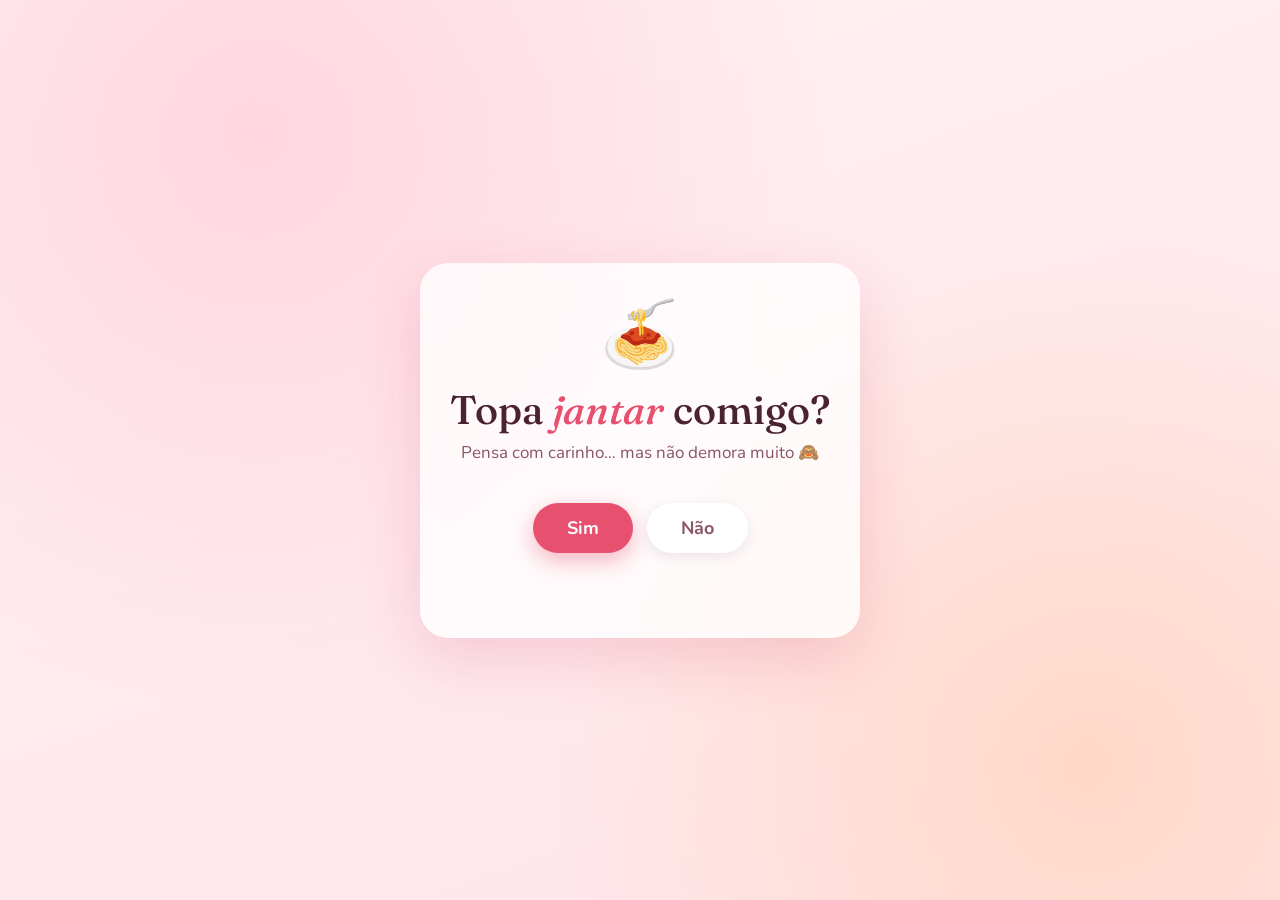
==== esp/index.html @ 619fea9a "Adiciona página /esp" ====
<!doctype html>
<html lang="pt-BR">
<head>
  <meta charset="utf-8">
  <meta name="viewport" content="width=device-width, initial-scale=1, maximum-scale=1, user-scalable=no">
  <meta name="robots" content="noindex, nofollow">
  <title>Uma pergunta 💌</title>
  <link rel="icon" href="data:image/svg+xml,<svg xmlns='http://www.w3.org/2000/svg' viewBox='0 0 100 100'><text y='.9em' font-size='90'>💌</text></svg>">
  <link rel="preconnect" href="https://fonts.googleapis.com">
  <link rel="preconnect" href="https://fonts.gstatic.com" crossorigin>
  <link href="https://fonts.googleapis.com/css2?family=Fraunces:ital,opsz,wght@0,9..144,500;1,9..144,500&family=Nunito:wght@500;700&display=swap" rel="stylesheet">
  <style>
    :root {
      --bg1: #fff1f3;
      --bg2: #ffe4ea;
      --ink: #4a2230;
      --soft: #8a5566;
      --rose: #e8506f;
      --rose-dark: #c9385a;
      --card: rgba(255, 255, 255, 0.78);
    }
    * { box-sizing: border-box; }
    html, body { height: 100%; margin: 0; }
    body {
      font-family: "Nunito", system-ui, sans-serif;
      color: var(--ink);
      background: radial-gradient(circle at 20% 15%, #ffd6df 0, transparent 45%),
                  radial-gradient(circle at 85% 85%, #ffd9c7 0, transparent 40%),
                  linear-gradient(160deg, var(--bg1), var(--bg2));
      display: grid;
      grid-template-columns: minmax(0, 1fr);
      place-items: center;
      padding: 16px;
      overflow: hidden;
      -webkit-tap-highlight-color: transparent;
      user-select: none;
    }
    .card {
      position: relative;
      width: min(440px, 100%);
      background: var(--card);
      backdrop-filter: blur(8px);
      border-radius: 28px;
      padding: 40px 28px 36px;
      text-align: center;
      box-shadow: 0 20px 60px rgba(201, 56, 90, 0.18);
      z-index: 1;
    }
    .emoji {
      font-size: 64px;
      line-height: 1;
      display: inline-block;
      animation: beat 1.4s ease-in-out infinite;
    }
    @keyframes beat {
      0%, 100% { transform: scale(1); }
      15% { transform: scale(1.15); }
      30% { transform: scale(1); }
      45% { transform: scale(1.1); }
    }
    h1 {
      font-family: "Fraunces", Georgia, serif;
      font-weight: 500;
      font-size: clamp(30px, 8vw, 40px);
      line-height: 1.15;
      margin: 20px 0 8px;
    }
    h1 em { color: var(--rose); }
    p.sub { color: var(--soft); margin: 0 0 32px; font-size: 17px; }
    .buttons {
      display: flex;
      gap: 14px;
      justify-content: center;
      align-items: center;
      min-height: 64px;
    }
    button {
      font: 700 18px/1 "Nunito", system-ui, sans-serif;
      border: 0;
      border-radius: 999px;
      padding: 16px 34px;
      cursor: pointer;
      transition: transform .2s ease, background .2s ease, box-shadow .2s ease;
    }
    #sim {
      background: var(--rose);
      color: #fff;
      box-shadow: 0 8px 22px rgba(232, 80, 111, 0.4);
      transform-origin: center;
    }
    #sim:hover { background: var(--rose-dark); }
    #nao {
      background: #fff;
      color: var(--soft);
      box-shadow: 0 4px 14px rgba(74, 34, 48, 0.1);
      z-index: 5;
    }
    #nao.fugindo {
      position: fixed;
      transition: left .25s ease, top .25s ease;
    }
    .hint {
      margin-top: 22px;
      font-size: 14px;
      color: var(--soft);
      min-height: 20px;
      opacity: 0;
      transition: opacity .3s;
    }
    .hint.show { opacity: 1; }

    /* resposta */
    .resposta { display: none; }
    .card.aceito .pergunta { display: none; }
    .card.aceito .resposta { display: block; animation: pop .5s ease; }
    @keyframes pop {
      from { opacity: 0; transform: scale(.9); }
      to { opacity: 1; transform: scale(1); }
    }
    .resposta p {
      font-size: 18px;
      line-height: 1.55;
      margin: 0 0 12px;
    }
    .resposta .assina {
      font-family: "Fraunces", Georgia, serif;
      font-style: italic;
      color: var(--rose);
      margin-top: 20px;
    }

    .coracao {
      position: fixed;
      top: -40px;
      pointer-events: none;
      z-index: 0;
      animation: cair linear forwards;
    }
    @keyframes cair {
      to { transform: translateY(110vh) rotate(var(--r)); opacity: .9; }
    }
  </style>
</head>
<body>
  <main class="card" id="card">
    <div class="pergunta">
      <div class="emoji">🍝</div>
      <h1>Topa <em>jantar</em> comigo?</h1>
      <p class="sub">Pensa com carinho… mas não demora muito 🙈</p>
      <div class="buttons">
        <button id="sim" type="button">Sim</button>
        <button id="nao" type="button">Não</button>
      </div>
      <div class="hint" id="hint"></div>
    </div>

    <div class="resposta">
      <div class="emoji">🥰</div>
      <h1>Ebaaa!</h1>
      <p>Eu sabia que você ia topar 💕</p>
      <p>Agora é só a gente escolher o dia. Me chama e me fala quando fica bom pra você, que o resto deixa comigo.</p>
      <p class="assina">Mal posso esperar ✨</p>
    </div>
  </main>

  <script>
    const card = document.getElementById('card');
    const sim = document.getElementById('sim');
    const nao = document.getElementById('nao');
    const hint = document.getElementById('hint');

    const frases = [
      'Opa, escorregou 😅',
      'Tem certeza? 🥺',
      'Esse botão tá meio arisco…',
      'Acho que ele não quer ser clicado',
      'O "sim" tá logo ali 👉',
      'Pensa bem… 🍷',
      'Ele vai continuar fugindo, viu?',
    ];
    let tentativas = 0;

    let ultimo = 0;
    function fugir(e) {
      if (e) e.preventDefault();
      // no celular o mesmo toque dispara vários eventos; conta só um
      const agora = Date.now();
      if (agora - ultimo < 200) return;
      ultimo = agora;
      const r = nao.getBoundingClientRect();
      if (!nao.classList.contains('fugindo')) {
        // fixa na posição atual antes de começar a fugir
        nao.style.left = r.left + 'px';
        nao.style.top = r.top + 'px';
        nao.classList.add('fugindo');
        void nao.offsetWidth;
      }
      const m = 16;
      const maxX = window.innerWidth - r.width - m;
      const maxY = window.innerHeight - r.height - m;
      let x, y, tries = 0;
      do {
        x = m + Math.random() * (maxX - m);
        y = m + Math.random() * (maxY - m);
        tries++;
      } while (tries < 20 && Math.hypot(x - r.left, y - r.top) < 120);
      nao.style.left = x + 'px';
      nao.style.top = y + 'px';

      hint.textContent = frases[tentativas % frases.length];
      hint.classList.add('show');
      tentativas++;
      sim.style.transform = `scale(${Math.min(1 + tentativas * 0.08, 1.6)})`;
    }

    nao.addEventListener('pointerenter', fugir);
    nao.addEventListener('touchstart', fugir, { passive: false });
    nao.addEventListener('click', fugir);
    nao.addEventListener('focus', () => fugir());

    function chuvaDeCoracoes() {
      const emojis = ['💖', '💕', '💗', '❤️', '🌹', '✨'];
      for (let i = 0; i < 40; i++) {
        setTimeout(() => {
          const s = document.createElement('span');
          s.className = 'coracao';
          s.textContent = emojis[Math.floor(Math.random() * emojis.length)];
          s.style.left = Math.random() * 100 + 'vw';
          s.style.fontSize = 18 + Math.random() * 22 + 'px';
          s.style.setProperty('--r', (Math.random() * 360 - 180) + 'deg');
          s.style.animationDuration = 3 + Math.random() * 3 + 's';
          document.body.appendChild(s);
          setTimeout(() => s.remove(), 6500);
        }, i * 90);
      }
    }

    sim.addEventListener('click', () => {
      nao.style.display = 'none';
      card.classList.add('aceito');
      chuvaDeCoracoes();
    });

    window.addEventListener('resize', () => {
      if (!nao.classList.contains('fugindo')) return;
      const r = nao.getBoundingClientRect();
      nao.style.left = Math.min(r.left, window.innerWidth - r.width - 16) + 'px';
      nao.style.top = Math.min(r.top, window.innerHeight - r.height - 16) + 'px';
    });
  </script>
</body>
</html>
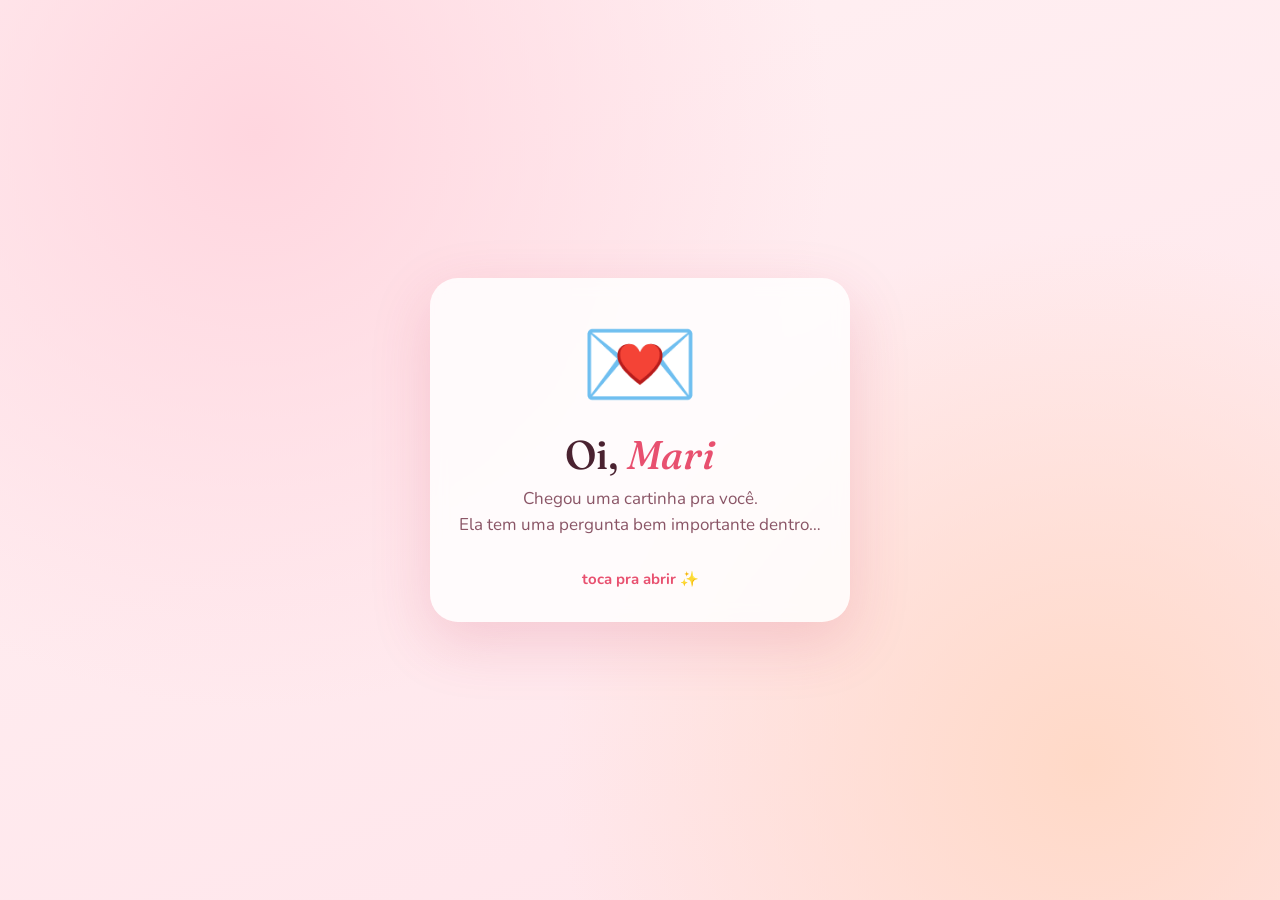
==== commit ad6c9efd: "Personaliza página /esp" ====
--- a/esp/index.html
+++ b/esp/index.html
@@ -2,13 +2,14 @@
 <html lang="pt-BR">
 <head>
   <meta charset="utf-8">
-  <meta name="viewport" content="width=device-width, initial-scale=1, maximum-scale=1, user-scalable=no">
+  <meta name="viewport" content="width=device-width, initial-scale=1, maximum-scale=1, user-scalable=no, viewport-fit=cover">
   <meta name="robots" content="noindex, nofollow">
-  <title>Uma pergunta 💌</title>
+  <meta name="theme-color" content="#ffe4ea">
+  <title>Pra Mari 💌</title>
   <link rel="icon" href="data:image/svg+xml,<svg xmlns='http://www.w3.org/2000/svg' viewBox='0 0 100 100'><text y='.9em' font-size='90'>💌</text></svg>">
   <link rel="preconnect" href="https://fonts.googleapis.com">
   <link rel="preconnect" href="https://fonts.gstatic.com" crossorigin>
-  <link href="https://fonts.googleapis.com/css2?family=Fraunces:ital,opsz,wght@0,9..144,500;1,9..144,500&family=Nunito:wght@500;700&display=swap" rel="stylesheet">
+  <link href="https://fonts.googleapis.com/css2?family=Fraunces:ital,opsz,wght@0,9..144,500;1,9..144,500&family=Nunito:wght@500;700;800&family=Caveat:wght@600&display=swap" rel="stylesheet">
   <style>
     :root {
       --bg1: #fff1f3;
@@ -17,7 +18,7 @@
       --soft: #8a5566;
       --rose: #e8506f;
       --rose-dark: #c9385a;
-      --card: rgba(255, 255, 255, 0.78);
+      --card: rgba(255, 255, 255, 0.82);
     }
     * { box-sizing: border-box; }
     html, body { height: 100%; margin: 0; }
@@ -27,24 +28,34 @@
       background: radial-gradient(circle at 20% 15%, #ffd6df 0, transparent 45%),
                   radial-gradient(circle at 85% 85%, #ffd9c7 0, transparent 40%),
                   linear-gradient(160deg, var(--bg1), var(--bg2));
+      min-height: 100dvh;
       display: grid;
       grid-template-columns: minmax(0, 1fr);
       place-items: center;
       padding: 16px;
       overflow: hidden;
       -webkit-tap-highlight-color: transparent;
+      -webkit-user-select: none;
       user-select: none;
+      touch-action: manipulation;
     }
     .card {
       position: relative;
-      width: min(440px, 100%);
+      width: min(420px, 100%);
       background: var(--card);
+      -webkit-backdrop-filter: blur(8px);
       backdrop-filter: blur(8px);
       border-radius: 28px;
-      padding: 40px 28px 36px;
+      padding: 36px 24px 32px;
       text-align: center;
       box-shadow: 0 20px 60px rgba(201, 56, 90, 0.18);
       z-index: 1;
+    }
+    .etapa { display: none; }
+    .etapa.ativa { display: block; animation: pop .5s ease; }
+    @keyframes pop {
+      from { opacity: 0; transform: translateY(10px) scale(.96); }
+      to { opacity: 1; transform: none; }
     }
     .emoji {
       font-size: 64px;
@@ -61,12 +72,37 @@
     h1 {
       font-family: "Fraunces", Georgia, serif;
       font-weight: 500;
-      font-size: clamp(30px, 8vw, 40px);
+      font-size: clamp(30px, 8.5vw, 40px);
       line-height: 1.15;
-      margin: 20px 0 8px;
+      margin: 18px 0 8px;
     }
     h1 em { color: var(--rose); }
-    p.sub { color: var(--soft); margin: 0 0 32px; font-size: 17px; }
+    p.sub { color: var(--soft); margin: 0 0 28px; font-size: 17px; line-height: 1.5; }
+
+    /* etapa 1: cartinha */
+    .envelope {
+      font-size: 96px;
+      line-height: 1;
+      display: inline-block;
+      animation: balanca 2.4s ease-in-out infinite;
+      margin-top: 4px;
+    }
+    @keyframes balanca {
+      0%, 100% { transform: rotate(-6deg) translateY(0); }
+      50% { transform: rotate(6deg) translateY(-6px); }
+    }
+    .toque {
+      display: inline-block;
+      margin-top: 4px;
+      font-size: 15px;
+      color: var(--rose);
+      font-weight: 700;
+      animation: pisca 1.6s ease-in-out infinite;
+    }
+    @keyframes pisca { 50% { opacity: .35; } }
+    #etapa-carta { cursor: pointer; }
+
+    /* etapa 2: pergunta */
     .buttons {
       display: flex;
       gap: 14px;
@@ -75,7 +111,7 @@
       min-height: 64px;
     }
     button {
-      font: 700 18px/1 "Nunito", system-ui, sans-serif;
+      font: 800 18px/1 "Nunito", system-ui, sans-serif;
       border: 0;
       border-radius: 999px;
       padding: 16px 34px;
@@ -86,47 +122,79 @@
       background: var(--rose);
       color: #fff;
       box-shadow: 0 8px 22px rgba(232, 80, 111, 0.4);
-      transform-origin: center;
-    }
-    #sim:hover { background: var(--rose-dark); }
+      position: relative;
+      z-index: 2;
+    }
+    #sim:active { background: var(--rose-dark); }
     #nao {
       background: #fff;
       color: var(--soft);
-      box-shadow: 0 4px 14px rgba(74, 34, 48, 0.1);
+      box-shadow: 0 4px 14px rgba(74, 34, 48, 0.12);
       z-index: 5;
+      white-space: nowrap;
     }
     #nao.fugindo {
       position: fixed;
-      transition: left .25s ease, top .25s ease;
+      transition: left .22s ease, top .22s ease, transform .22s ease, background .3s, color .3s;
+    }
+    #nao.convertido {
+      background: var(--rose);
+      color: #fff;
     }
     .hint {
       margin-top: 22px;
-      font-size: 14px;
+      font-size: 15px;
       color: var(--soft);
-      min-height: 20px;
+      min-height: 22px;
       opacity: 0;
       transition: opacity .3s;
     }
     .hint.show { opacity: 1; }
 
-    /* resposta */
-    .resposta { display: none; }
-    .card.aceito .pergunta { display: none; }
-    .card.aceito .resposta { display: block; animation: pop .5s ease; }
-    @keyframes pop {
-      from { opacity: 0; transform: scale(.9); }
-      to { opacity: 1; transform: scale(1); }
-    }
+    /* etapa 3: resposta */
     .resposta p {
-      font-size: 18px;
+      font-size: 17px;
       line-height: 1.55;
-      margin: 0 0 12px;
-    }
-    .resposta .assina {
-      font-family: "Fraunces", Georgia, serif;
-      font-style: italic;
+      margin: 0 0 10px;
+    }
+    .ticket {
+      position: relative;
+      margin: 22px auto 6px;
+      max-width: 300px;
+      background: #fff;
+      border: 2px dashed #f2a5b5;
+      border-radius: 16px;
+      padding: 18px 18px 14px;
+      text-align: left;
+      transform: rotate(-2deg);
+      box-shadow: 0 10px 24px rgba(201, 56, 90, 0.15);
+    }
+    .ticket::before, .ticket::after {
+      content: "";
+      position: absolute;
+      top: 50%;
+      width: 18px; height: 18px;
+      margin-top: -9px;
+      border-radius: 50%;
+      background: var(--bg2);
+    }
+    .ticket::before { left: -11px; }
+    .ticket::after { right: -11px; }
+    .ticket .titulo {
+      font-family: "Caveat", cursive;
+      font-size: 30px;
       color: var(--rose);
-      margin-top: 20px;
+      text-align: center;
+      margin-bottom: 8px;
+    }
+    .ticket dl { margin: 0; display: grid; grid-template-columns: auto 1fr; gap: 4px 10px; font-size: 14px; }
+    .ticket dt { color: var(--soft); }
+    .ticket dd { margin: 0; font-weight: 700; }
+    .assina {
+      font-family: "Caveat", cursive;
+      font-size: 26px;
+      color: var(--rose);
+      margin-top: 18px;
     }
 
     .coracao {
@@ -137,90 +205,144 @@
       animation: cair linear forwards;
     }
     @keyframes cair {
-      to { transform: translateY(110vh) rotate(var(--r)); opacity: .9; }
+      to { transform: translateY(110dvh) rotate(var(--r)); }
     }
   </style>
 </head>
 <body>
   <main class="card" id="card">
-    <div class="pergunta">
+    <section class="etapa ativa" id="etapa-carta">
+      <div class="envelope">💌</div>
+      <h1>Oi, <em>Mari</em></h1>
+      <p class="sub">Chegou uma cartinha pra você.<br>Ela tem uma pergunta bem importante dentro…</p>
+      <span class="toque">toca pra abrir ✨</span>
+    </section>
+
+    <section class="etapa" id="etapa-pergunta">
       <div class="emoji">🍝</div>
-      <h1>Topa <em>jantar</em> comigo?</h1>
+      <h1>Mari, topa <em>jantar</em> comigo?</h1>
       <p class="sub">Pensa com carinho… mas não demora muito 🙈</p>
       <div class="buttons">
         <button id="sim" type="button">Sim</button>
         <button id="nao" type="button">Não</button>
       </div>
       <div class="hint" id="hint"></div>
-    </div>
-
-    <div class="resposta">
+    </section>
+
+    <section class="etapa resposta" id="etapa-resposta">
       <div class="emoji">🥰</div>
-      <h1>Ebaaa!</h1>
-      <p>Eu sabia que você ia topar 💕</p>
-      <p>Agora é só a gente escolher o dia. Me chama e me fala quando fica bom pra você, que o resto deixa comigo.</p>
-      <p class="assina">Mal posso esperar ✨</p>
-    </div>
+      <h1>Eu sabia, <em>Mari!</em></h1>
+      <p>Você acabou de deixar meu dia muito melhor 💕</p>
+      <p>Agora só falta a gente escolher o dia. Me chama e me fala quando fica bom pra você, que o resto deixa comigo.</p>
+
+      <div class="ticket">
+        <div class="titulo">Vale um jantar</div>
+        <dl>
+          <dt>Convidada</dt><dd>Mari ✨</dd>
+          <dt>Companhia</dt><dd>Iure</dd>
+          <dt>Data</dt><dd>a gente combina 😉</dd>
+          <dt>Validade</dt><dd>só vale se for logo</dd>
+        </dl>
+      </div>
+
+      <p class="assina">Mal posso esperar 🌹</p>
+    </section>
   </main>
 
   <script>
-    const card = document.getElementById('card');
+    const etapas = {
+      carta: document.getElementById('etapa-carta'),
+      pergunta: document.getElementById('etapa-pergunta'),
+      resposta: document.getElementById('etapa-resposta'),
+    };
     const sim = document.getElementById('sim');
     const nao = document.getElementById('nao');
     const hint = document.getElementById('hint');
 
+    function mostrar(nome) {
+      Object.values(etapas).forEach(el => el.classList.remove('ativa'));
+      etapas[nome].classList.add('ativa');
+    }
+
+    etapas.carta.addEventListener('click', () => mostrar('pergunta'));
+
     const frases = [
       'Opa, escorregou 😅',
-      'Tem certeza? 🥺',
-      'Esse botão tá meio arisco…',
-      'Acho que ele não quer ser clicado',
-      'O "sim" tá logo ali 👉',
-      'Pensa bem… 🍷',
-      'Ele vai continuar fugindo, viu?',
+      'Mari, tem certeza? 🥺',
+      'Esse botão tá meio arisco hoje…',
+      'Acho que ele não quer ser apertado',
+      'O "sim" tá logo ali, ó 👉',
+      'Eu prometo escolher um lugar gostoso 🍷',
+      'Tem sobremesa também 🍰',
+      'Mari… você tá só brincando comigo né 😏',
+      'Ok, vou te ajudar um pouquinho…',
     ];
+    const textosNao = ['Não', 'Não?', 'Certeza?', 'Mari…', 'Pensa bem', 'Última chance', 'Não 🥲', 'Hmm…', 'Tá bom…'];
     let tentativas = 0;
-
+    let convertido = false;
     let ultimo = 0;
+
     function fugir(e) {
+      if (convertido) return;
       if (e) e.preventDefault();
       // no celular o mesmo toque dispara vários eventos; conta só um
       const agora = Date.now();
       if (agora - ultimo < 200) return;
       ultimo = agora;
+
       const r = nao.getBoundingClientRect();
       if (!nao.classList.contains('fugindo')) {
         // fixa na posição atual antes de começar a fugir
+        // sai de dentro do card: o blur do card prende elementos "fixed" nele
         nao.style.left = r.left + 'px';
         nao.style.top = r.top + 'px';
         nao.classList.add('fugindo');
+        document.body.appendChild(nao);
         void nao.offsetWidth;
       }
       const m = 16;
       const maxX = window.innerWidth - r.width - m;
       const maxY = window.innerHeight - r.height - m;
+      const s = sim.getBoundingClientRect();
       let x, y, tries = 0;
       do {
         x = m + Math.random() * (maxX - m);
         y = m + Math.random() * (maxY - m);
         tries++;
-      } while (tries < 20 && Math.hypot(x - r.left, y - r.top) < 120);
+        // longe de onde estava e sem ficar em cima do "sim"
+        var perto = Math.hypot(x - r.left, y - r.top) < 120;
+        var emCimaDoSim = x < s.right + 8 && x + r.width > s.left - 8 && y < s.bottom + 8 && y + r.height > s.top - 8;
+      } while (tries < 30 && (perto || emCimaDoSim));
       nao.style.left = x + 'px';
       nao.style.top = y + 'px';
 
-      hint.textContent = frases[tentativas % frases.length];
+      if (navigator.vibrate) navigator.vibrate(30);
+
+      hint.textContent = frases[Math.min(tentativas, frases.length - 1)];
       hint.classList.add('show');
+      nao.textContent = textosNao[Math.min(tentativas, textosNao.length - 1)];
       tentativas++;
-      sim.style.transform = `scale(${Math.min(1 + tentativas * 0.08, 1.6)})`;
+      sim.style.transform = `scale(${Math.min(1 + tentativas * 0.07, 1.5)})`;
+
+      // depois de tanto fugir, o "não" desiste e vira "sim"
+      if (tentativas >= frases.length) {
+        setTimeout(() => {
+          convertido = true;
+          nao.textContent = 'Sim 😌';
+          nao.classList.add('convertido');
+          hint.textContent = 'Pronto, agora os dois botões concordam 😌';
+        }, 400);
+      }
     }
 
     nao.addEventListener('pointerenter', fugir);
     nao.addEventListener('touchstart', fugir, { passive: false });
-    nao.addEventListener('click', fugir);
+    nao.addEventListener('click', (e) => convertido ? aceitar() : fugir(e));
     nao.addEventListener('focus', () => fugir());
 
     function chuvaDeCoracoes() {
-      const emojis = ['💖', '💕', '💗', '❤️', '🌹', '✨'];
-      for (let i = 0; i < 40; i++) {
+      const emojis = ['💖', '💕', '💗', '❤️', '🌹', '✨', '🍝', '🍷'];
+      for (let i = 0; i < 50; i++) {
         setTimeout(() => {
           const s = document.createElement('span');
           s.className = 'coracao';
@@ -231,21 +353,24 @@
           s.style.animationDuration = 3 + Math.random() * 3 + 's';
           document.body.appendChild(s);
           setTimeout(() => s.remove(), 6500);
-        }, i * 90);
+        }, i * 80);
       }
     }
 
-    sim.addEventListener('click', () => {
+    function aceitar() {
       nao.style.display = 'none';
-      card.classList.add('aceito');
+      mostrar('resposta');
+      if (navigator.vibrate) navigator.vibrate([60, 40, 60]);
       chuvaDeCoracoes();
-    });
+    }
+
+    sim.addEventListener('click', aceitar);
 
     window.addEventListener('resize', () => {
       if (!nao.classList.contains('fugindo')) return;
       const r = nao.getBoundingClientRect();
-      nao.style.left = Math.min(r.left, window.innerWidth - r.width - 16) + 'px';
-      nao.style.top = Math.min(r.top, window.innerHeight - r.height - 16) + 'px';
+      nao.style.left = Math.max(16, Math.min(r.left, window.innerWidth - r.width - 16)) + 'px';
+      nao.style.top = Math.max(16, Math.min(r.top, window.innerHeight - r.height - 16)) + 'px';
     });
   </script>
 </body>
